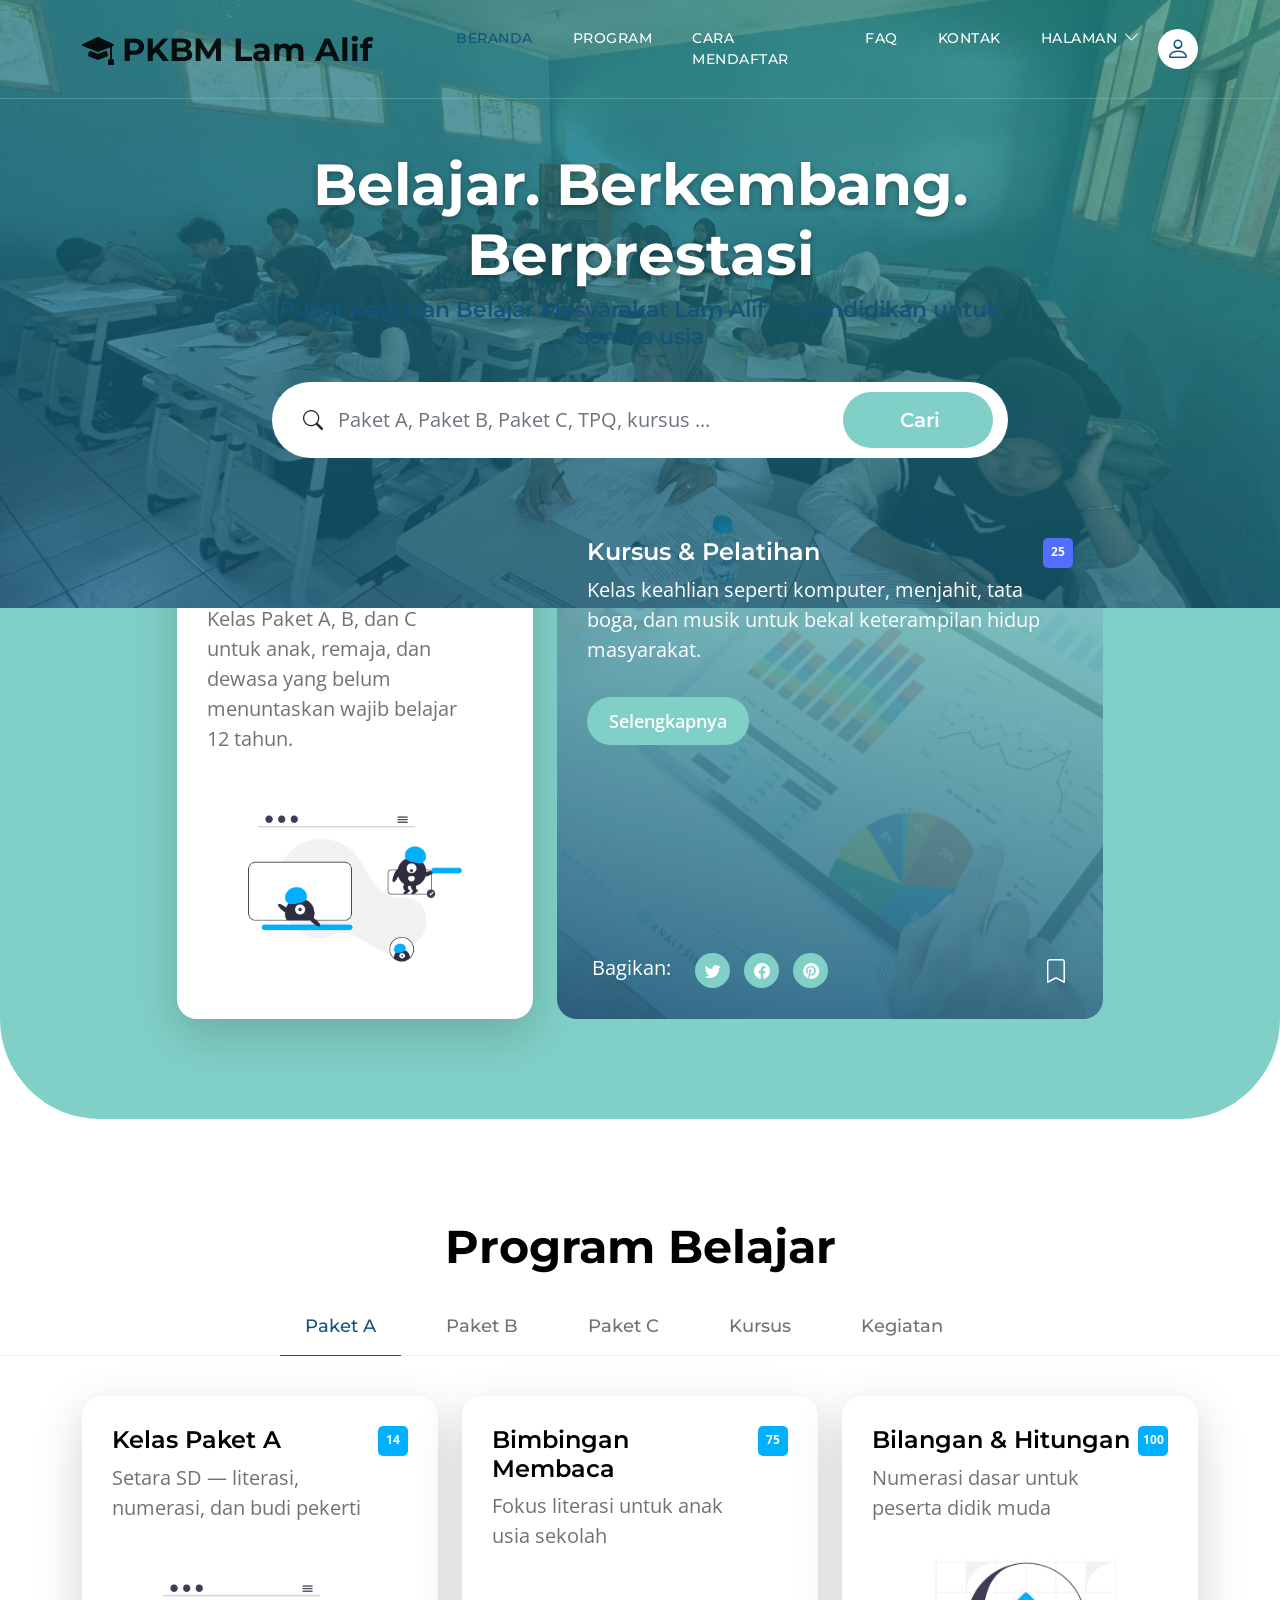
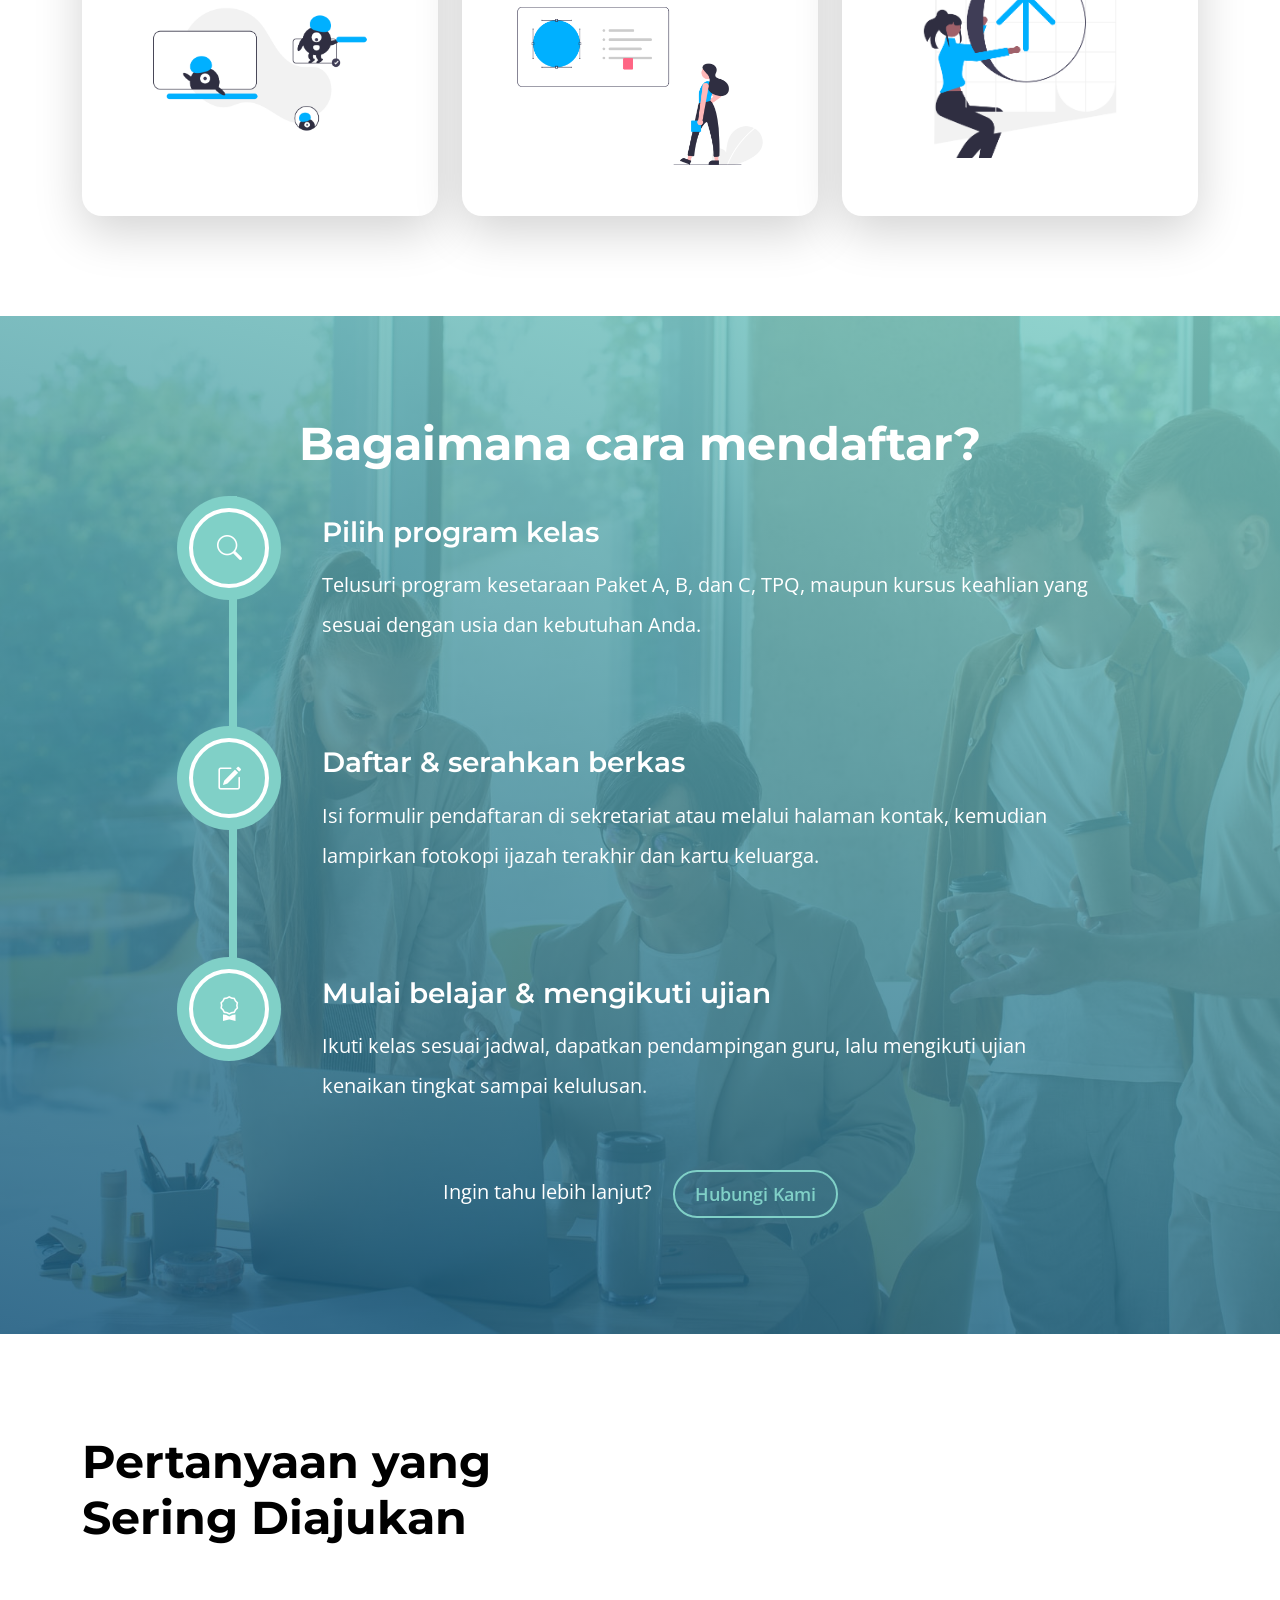
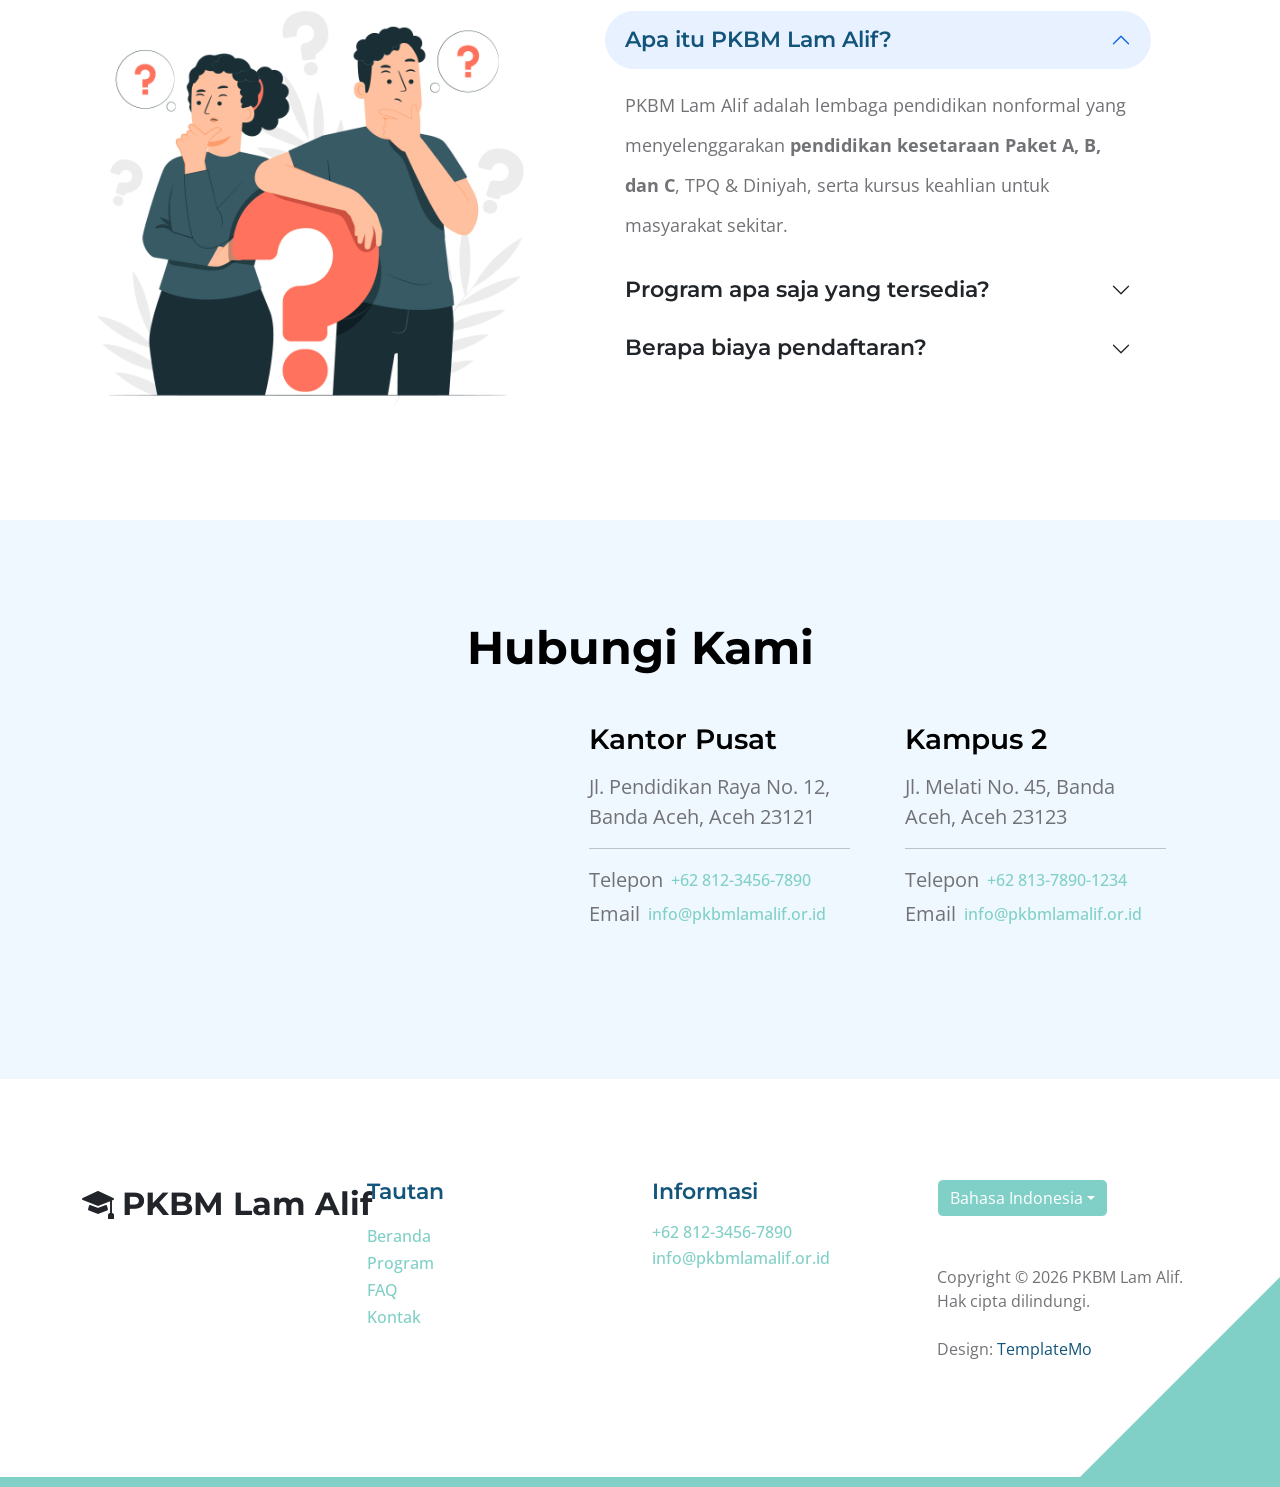
==== index.html @ 1aa3d43d "Initial commit: PKBM Lam Alif school website (TemplateMo Topic Listing, Indonesian)" ====
<!doctype html>
<html lang="id">
    <head>
        <meta charset="utf-8">
        <meta name="viewport" content="width=device-width, initial-scale=1">

        <meta name="description" content="Website resmi PKBM Lam Alif — Pusat Kegiatan Belajar Masyarakat: pendidikan kesetaraan Paket A, B, C, TPQ, dan kursus keahlian.">
        <meta name="author" content="PKBM Lam Alif">

        <title>PKBM Lam Alif | Pusat Kegiatan Belajar Masyarakat</title>

        <!-- CSS FILES -->        
        <link rel="preconnect" href="https://fonts.googleapis.com">
        
        <link rel="preconnect" href="https://fonts.gstatic.com" crossorigin>

        <link href="https://fonts.googleapis.com/css2?family=Montserrat:wght@500;600;700&family=Open+Sans&display=swap" rel="stylesheet">
                        
        <link href="css/bootstrap.min.css" rel="stylesheet">

        <link href="css/bootstrap-icons.css" rel="stylesheet">

        <link href="css/templatemo-topic-listing.css" rel="stylesheet">      
<!--

TemplateMo 590 topic listing

https://templatemo.com/tm-590-topic-listing

-->
    </head>
    
    <body id="top">

        <main>

            <nav class="navbar navbar-expand-lg">
                <div class="container">
                    <a class="navbar-brand" href="index.html">
                        <i class="bi-mortarboard-fill"></i>
                        <span>PKBM Lam Alif</span>
                    </a>

                    <div class="d-lg-none ms-auto me-4">
                        <a href="#top" class="navbar-icon bi-person smoothscroll"></a>
                    </div>
    
                    <button class="navbar-toggler" type="button" data-bs-toggle="collapse" data-bs-target="#navbarNav" aria-controls="navbarNav" aria-expanded="false" aria-label="Toggle navigasi">
                        <span class="navbar-toggler-icon"></span>
                    </button>
    
                    <div class="collapse navbar-collapse" id="navbarNav">
                        <ul class="navbar-nav ms-lg-5 me-lg-auto">
                            <li class="nav-item">
                                <a class="nav-link click-scroll" href="#section_1">Beranda</a>
                            </li>

                            <li class="nav-item">
                                <a class="nav-link click-scroll" href="#section_2">Program</a>
                            </li>
    
                            <li class="nav-item">
                                <a class="nav-link click-scroll" href="#section_3">Cara Mendaftar</a>
                            </li>

                            <li class="nav-item">
                                <a class="nav-link click-scroll" href="#section_4">FAQ</a>
                            </li>
    
                            <li class="nav-item">
                                <a class="nav-link click-scroll" href="#section_5">Kontak</a>
                            </li>

                            <li class="nav-item dropdown">
                                <a class="nav-link dropdown-toggle" href="#" id="navbarLightDropdownMenuLink" role="button" data-bs-toggle="dropdown" aria-expanded="false">Halaman</a>

                                <ul class="dropdown-menu dropdown-menu-light" aria-labelledby="navbarLightDropdownMenuLink">
                                    <li><a class="dropdown-item" href="topics-listing.html">Program Belajar</a></li>

                                    <li><a class="dropdown-item" href="contact.html">Hubungi Kami</a></li>
                                </ul>
                            </li>
                        </ul>

                        <div class="d-none d-lg-block">
                            <a href="#top" class="navbar-icon bi-person smoothscroll"></a>
                        </div>
                    </div>
                </div>
            </nav>
            

            <section class="hero-section d-flex justify-content-center align-items-center" id="section_1">
                <div class="container">
                    <div class="row">

                        <div class="col-lg-8 col-12 mx-auto">
                            <h1 class="text-white text-center">Belajar. Berkembang. Berprestasi</h1>

                            <h6 class="text-center">Pusat Kegiatan Belajar Masyarakat Lam Alif — pendidikan untuk semua usia</h6>

                            <form method="get" class="custom-form mt-4 pt-2 mb-lg-0 mb-5" role="search">
                                <div class="input-group input-group-lg">
                                    <span class="input-group-text bi-search" id="basic-addon1">
                                        
                                    </span>

                                    <input name="keyword" type="search" class="form-control" id="keyword" placeholder="Paket A, Paket B, Paket C, TPQ, kursus ..." aria-label="Cari program">

                                    <button type="submit" class="form-control">Cari</button>
                                </div>
                            </form>
                        </div>

                    </div>
                </div>
            </section>


            <section class="featured-section">
                <div class="container">
                    <div class="row justify-content-center">

                        <div class="col-lg-4 col-12 mb-4 mb-lg-0">
                            <div class="custom-block bg-white shadow-lg">
                                <a href="topics-detail.html">
                                    <div class="d-flex">
                                        <div>
                                            <h5 class="mb-2">Pendidikan Kesetaraan</h5>

                                            <p class="mb-0">Kelas Paket A, B, dan C untuk anak, remaja, dan dewasa yang belum menuntaskan wajib belajar 12 tahun.</p>
                                        </div>

                                        <span class="badge bg-design rounded-pill ms-auto">14</span>
                                    </div>

                                    <img src="images/topics/undraw_Remote_design_team_re_urdx.png" class="custom-block-image img-fluid" alt="">
                                </a>
                            </div>
                        </div>

                        <div class="col-lg-6 col-12">
                            <div class="custom-block custom-block-overlay">
                                <div class="d-flex flex-column h-100">
                                    <img src="images/businesswoman-using-tablet-analysis.jpg" class="custom-block-image img-fluid" alt="">

                                    <div class="custom-block-overlay-text d-flex">
                                        <div>
                                            <h5 class="text-white mb-2">Kursus &amp; Pelatihan</h5>

                                            <p class="text-white">Kelas keahlian seperti komputer, menjahit, tata boga, dan musik untuk bekal keterampilan hidup masyarakat.</p>

                                            <a href="topics-listing.html" class="btn custom-btn mt-2 mt-lg-3">Selengkapnya</a>
                                        </div>

                                        <span class="badge bg-finance rounded-pill ms-auto">25</span>
                                    </div>

                                    <div class="social-share d-flex">
                                        <p class="text-white me-4">Bagikan:</p>

                                        <ul class="social-icon">
                                            <li class="social-icon-item">
                                                <a href="#" class="social-icon-link bi-twitter"></a>
                                            </li>

                                            <li class="social-icon-item">
                                                <a href="#" class="social-icon-link bi-facebook"></a>
                                            </li>

                                            <li class="social-icon-item">
                                                <a href="#" class="social-icon-link bi-pinterest"></a>
                                            </li>
                                        </ul>

                                        <a href="#" class="custom-icon bi-bookmark ms-auto"></a>
                                    </div>

                                    <div class="section-overlay"></div>
                                </div>
                            </div>
                        </div>

                    </div>
                </div>
            </section>


            <section class="explore-section section-padding" id="section_2">
                <div class="container">
                    <div class="row">

                        <div class="col-12 text-center">
                            <h2 class="mb-4">Program Belajar</h2>
                        </div>

                    </div>
                </div>

                <div class="container-fluid">
                    <div class="row">
                        <ul class="nav nav-tabs" id="myTab" role="tablist">
                            <li class="nav-item" role="presentation">
                                <button class="nav-link active" id="design-tab" data-bs-toggle="tab" data-bs-target="#design-tab-pane" type="button" role="tab" aria-controls="design-tab-pane" aria-selected="true">Paket A</button>
                            </li>

                            <li class="nav-item" role="presentation">
                                <button class="nav-link" id="marketing-tab" data-bs-toggle="tab" data-bs-target="#marketing-tab-pane" type="button" role="tab" aria-controls="marketing-tab-pane" aria-selected="false">Paket B</button>
                            </li>

                            <li class="nav-item" role="presentation">
                                <button class="nav-link" id="finance-tab" data-bs-toggle="tab" data-bs-target="#finance-tab-pane" type="button" role="tab" aria-controls="finance-tab-pane" aria-selected="false">Paket C</button>
                            </li>

                            <li class="nav-item" role="presentation">
                                <button class="nav-link" id="music-tab" data-bs-toggle="tab" data-bs-target="#music-tab-pane" type="button" role="tab" aria-controls="music-tab-pane" aria-selected="false">Kursus</button>
                            </li>

                            <li class="nav-item" role="presentation">
                                <button class="nav-link" id="education-tab" data-bs-toggle="tab" data-bs-target="#education-tab-pane" type="button" role="tab" aria-controls="education-tab-pane" aria-selected="false">Kegiatan</button>
                            </li>
                        </ul>
                    </div>
                </div>

                <div class="container">
                    <div class="row">

                        <div class="col-12">
                            <div class="tab-content" id="myTabContent">
                                <div class="tab-pane fade show active" id="design-tab-pane" role="tabpanel" aria-labelledby="design-tab" tabindex="0">
                                    <div class="row">
                                        <div class="col-lg-4 col-md-6 col-12 mb-4 mb-lg-0">
                                            <div class="custom-block bg-white shadow-lg">
                                                <a href="topics-detail.html">
                                                    <div class="d-flex">
                                                        <div>
                                                            <h5 class="mb-2">Kelas Paket A</h5>

                                                            <p class="mb-0">Setara SD — literasi, numerasi, dan budi pekerti</p>
                                                        </div>

                                                        <span class="badge bg-design rounded-pill ms-auto">14</span>
                                                    </div>

                                                    <img src="images/topics/undraw_Remote_design_team_re_urdx.png" class="custom-block-image img-fluid" alt="">
                                                </a>
                                            </div>
                                        </div>

                                        <div class="col-lg-4 col-md-6 col-12 mb-4 mb-lg-0">
                                            <div class="custom-block bg-white shadow-lg">
                                                <a href="topics-detail.html">
                                                    <div class="d-flex">
                                                        <div>
                                                            <h5 class="mb-2">Bimbingan Membaca</h5>

                                                                <p class="mb-0">Fokus literasi untuk anak usia sekolah</p>
                                                        </div>

                                                        <span class="badge bg-design rounded-pill ms-auto">75</span>
                                                    </div>

                                                    <img src="images/topics/undraw_Redesign_feedback_re_jvm0.png" class="custom-block-image img-fluid" alt="">
                                                </a>
                                            </div>
                                        </div>

                                        <div class="col-lg-4 col-md-6 col-12">
                                            <div class="custom-block bg-white shadow-lg">
                                                <a href="topics-detail.html">
                                                    <div class="d-flex">
                                                        <div>
                                                            <h5 class="mb-2">Bilangan &amp; Hitungan</h5>

                                                                <p class="mb-0">Numerasi dasar untuk peserta didik muda</p>
                                                        </div>

                                                        <span class="badge bg-design rounded-pill ms-auto">100</span>
                                                    </div>

                                                    <img src="images/topics/colleagues-working-cozy-office-medium-shot.png" class="custom-block-image img-fluid" alt="">
                                                </a>
                                            </div>
                                        </div>
                                    </div>
                                </div>

                                <div class="tab-pane fade" id="marketing-tab-pane" role="tabpanel" aria-labelledby="marketing-tab" tabindex="0">
                                    <div class="row">
                                        <div class="col-lg-4 col-md-6 col-12 mb-4 mb-lg-3">
                                                <div class="custom-block bg-white shadow-lg">
                                                    <a href="topics-detail.html">
                                                        <div class="d-flex">
                                                            <div>
                                                                <h5 class="mb-2">Kelas Paket B</h5>

                                                                <p class="mb-0">Setara SMP — bekal pengetahuan umum yang kokoh</p>
                                                            </div>

                                                            <span class="badge bg-advertising rounded-pill ms-auto">30</span>
                                                        </div>

                                                        <img src="images/topics/undraw_online_ad_re_ol62.png" class="custom-block-image img-fluid" alt="">
                                                    </a>
                                                </div>
                                            </div>

                                            <div class="col-lg-4 col-md-6 col-12 mb-4 mb-lg-3">
                                                <div class="custom-block bg-white shadow-lg">
                                                    <a href="topics-detail.html">
                                                        <div class="d-flex">
                                                            <div>
                                                                <h5 class="mb-2">Ilmu Pengetahuan Alam</h5>

                                                                <p class="mb-0">Sains dan lingkungan sekitar</p>
                                                            </div>

                                                            <span class="badge bg-advertising rounded-pill ms-auto">65</span>
                                                        </div>

                                                        <img src="images/topics/undraw_Group_video_re_btu7.png" class="custom-block-image img-fluid" alt="">
                                                    </a>
                                                </div>
                                            </div>

                                            <div class="col-lg-4 col-md-6 col-12">
                                                <div class="custom-block bg-white shadow-lg">
                                                    <a href="topics-detail.html">
                                                        <div class="d-flex">
                                                            <div>
                                                                <h5 class="mb-2">Bahasa Inggris</h5>

                                                                <p class="mb-0">Percakapan dasar dan kosakata</p>
                                                            </div>

                                                            <span class="badge bg-advertising rounded-pill ms-auto">50</span>
                                                        </div>

                                                        <img src="images/topics/undraw_viral_tweet_gndb.png" class="custom-block-image img-fluid" alt="">
                                                    </a>
                                                </div>
                                            </div>
                                        </div>
                                  </div>

                                <div class="tab-pane fade" id="finance-tab-pane" role="tabpanel" aria-labelledby="finance-tab" tabindex="0">   <div class="row">
                                        <div class="col-lg-6 col-md-6 col-12 mb-4 mb-lg-0">
                                            <div class="custom-block bg-white shadow-lg">
                                                <a href="topics-detail.html">
                                                    <div class="d-flex">
                                                        <div>
                                                            <h5 class="mb-2">Persiapan Kelulusan</h5>

                                                            <p class="mb-0">Simulasi ujian dan pendampingan belajar</p>
                                                        </div>

                                                        <span class="badge bg-finance rounded-pill ms-auto">30</span>
                                                    </div>

                                                    <img src="images/topics/undraw_Finance_re_gnv2.png" class="custom-block-image img-fluid" alt="">
                                                </a>
                                            </div>
                                        </div>

                                        <div class="col-lg-6 col-md-6 col-12">
                                            <div class="custom-block custom-block-overlay">
                                                <div class="d-flex flex-column h-100">
                                                    <img src="images/businesswoman-using-tablet-analysis.jpg" class="custom-block-image img-fluid" alt="">

                                                    <div class="custom-block-overlay-text d-flex">
                                                        <div>
                                                            <h5 class="text-white mb-2">Kelas Paket C</h5>

                                                            <p class="text-white">Setara SMA — kelas sore dan malam untuk peserta didik yang sudah bekerja.</p>

                                                            <a href="topics-detail.html" class="btn custom-btn mt-2 mt-lg-3">Selengkapnya</a>
                                                        </div>

                                                        <span class="badge bg-finance rounded-pill ms-auto">25</span>
                                                    </div>

                                                    <div class="social-share d-flex">
                                                        <p class="text-white me-4">Bagikan:</p>

                                                        <ul class="social-icon">
                                                            <li class="social-icon-item">
                                                                <a href="#" class="social-icon-link bi-twitter"></a>
                                                            </li>

                                                            <li class="social-icon-item">
                                                                <a href="#" class="social-icon-link bi-facebook"></a>
                                                            </li>

                                                            <li class="social-icon-item">
                                                                <a href="#" class="social-icon-link bi-pinterest"></a>
                                                            </li>
                                                        </ul>

                                                        <a href="#" class="custom-icon bi-bookmark ms-auto"></a>
                                                    </div>

                                                    <div class="section-overlay"></div>
                                                </div>
                                            </div>
                                        </div>
                                    </div>
                                </div>

                                <div class="tab-pane fade" id="music-tab-pane" role="tabpanel" aria-labelledby="music-tab" tabindex="0">
                                    <div class="row">
                                        <div class="col-lg-4 col-md-6 col-12 mb-4 mb-lg-3">
                                            <div class="custom-block bg-white shadow-lg">
                                                <a href="topics-detail.html">
                                                    <div class="d-flex">
                                                        <div>
                                                            <h5 class="mb-2">Musik &amp; Vokali</h5>

                                                            <p class="mb-0">Les musik untuk bakat dan kreativitas</p>
                                                        </div>

                                                        <span class="badge bg-music rounded-pill ms-auto">45</span>
                                                    </div>

                                                    <img src="images/topics/undraw_Compose_music_re_wpiw.png" class="custom-block-image img-fluid" alt="">
                                                </a>
                                            </div>
                                        </div>

                                        <div class="col-lg-4 col-md-6 col-12 mb-4 mb-lg-3">
                                            <div class="custom-block bg-white shadow-lg">
                                                <a href="topics-detail.html">
                                                    <div class="d-flex">
                                                        <div>
                                                            <h5 class="mb-2">Bimbingan Belajar</h5>

                                                            <p class="mb-0">Pendampingan tugas dan persiapan ujian</p>
                                                        </div>

                                                        <span class="badge bg-music rounded-pill ms-auto">45</span>
                                                    </div>

                                                    <img src="images/topics/undraw_Educator_re_ju47.png" class="custom-block-image img-fluid" alt="">
                                                </a>
                                            </div>
                                        </div>

                                        <div class="col-lg-4 col-md-6 col-12">
                                            <div class="custom-block bg-white shadow-lg">
                                                <a href="topics-detail.html">
                                                    <div class="d-flex">
                                                        <div>
                                                            <h5 class="mb-2">Podcast &amp; Kreasi Konten</h5>

                                                            <p class="mb-0">Literasi digital dan media sosial</p>
                                                        </div>

                                                        <span class="badge bg-music rounded-pill ms-auto">20</span>
                                                    </div>

                                                    <img src="images/topics/undraw_Podcast_audience_re_4i5q.png" class="custom-block-image img-fluid" alt="">
                                                </a>
                                            </div>
                                        </div>
                                    </div>
                                </div>

                                <div class="tab-pane fade" id="education-tab-pane" role="tabpanel" aria-labelledby="education-tab" tabindex="0">
                                    <div class="row">
                                        <div class="col-lg-6 col-md-6 col-12 mb-4 mb-lg-3">
                                            <div class="custom-block bg-white shadow-lg">
                                                <a href="topics-detail.html">
                                                    <div class="d-flex">
                                                        <div>
                                                            <h5 class="mb-2">Wisuda &amp; Kelulusan</h5>

                                                            <p class="mb-0">Perayaan prestasi peserta didik setiap angkatan</p>
                                                        </div>

                                                        <span class="badge bg-education rounded-pill ms-auto">80</span>
                                                    </div>

                                                    <img src="images/topics/undraw_Graduation_re_gthn.png" class="custom-block-image img-fluid" alt="">
                                                </a>
                                            </div>
                                        </div>

                                        <div class="col-lg-6 col-md-6 col-12">
                                            <div class="custom-block bg-white shadow-lg">
                                                <a href="topics-detail.html">
                                                    <div class="d-flex">
                                                        <div>
                                                            <h5 class="mb-2">Pentas Seni &amp; Kegiatan</h5>

                                                            <p class="mb-0">Agenda rutin warga sekolah</p>
                                                        </div>

                                                        <span class="badge bg-education rounded-pill ms-auto">75</span>
                                                    </div>

                                                    <img src="images/topics/undraw_happy_music_g6wc.png" class="custom-block-image img-fluid" alt="">
                                                </a>
                                            </div>
                                        </div>
                                    </div>
                                </div>
                            </div>

                    </div>
                </div>
            </section>


            <section class="timeline-section section-padding" id="section_3">
                <div class="section-overlay"></div>

                <div class="container">
                    <div class="row">

                        <div class="col-12 text-center">
                            <h2 class="text-white mb-4">Bagaimana cara mendaftar?</h2>
                        </div>

                        <div class="col-lg-10 col-12 mx-auto">
                            <div class="timeline-container">
                                <ul class="vertical-scrollable-timeline" id="vertical-scrollable-timeline">
                                    <div class="list-progress">
                                        <div class="inner"></div>
                                    </div>

                                    <li>
                                        <h4 class="text-white mb-3">Pilih program kelas</h4>

                                        <p class="text-white">Telusuri program kesetaraan Paket A, B, dan C, TPQ, maupun kursus keahlian yang sesuai dengan usia dan kebutuhan Anda.</p>

                                        <div class="icon-holder">
                                          <i class="bi-search"></i>
                                        </div>
                                    </li>
                                    
                                    <li>
                                        <h4 class="text-white mb-3">Daftar &amp; serahkan berkas</h4>

                                        <p class="text-white">Isi formulir pendaftaran di sekretariat atau melalui halaman kontak, kemudian lampirkan fotokopi ijazah terakhir dan kartu keluarga.</p>

                                        <div class="icon-holder">
                                          <i class="bi-pencil-square"></i>
                                        </div>
                                    </li>

                                    <li>
                                        <h4 class="text-white mb-3">Mulai belajar &amp; mengikuti ujian</h4>

                                        <p class="text-white">Ikuti kelas sesuai jadwal, dapatkan pendampingan guru, lalu mengikuti ujian kenaikan tingkat sampai kelulusan.</p>

                                        <div class="icon-holder">
                                          <i class="bi-award"></i>
                                        </div>
                                    </li>
                                </ul>
                            </div>
                        </div>

                        <div class="col-12 text-center mt-5">
                            <p class="text-white">
                                Ingin tahu lebih lanjut?
                                <a href="contact.html" class="btn custom-btn custom-border-btn ms-3">Hubungi Kami</a>
                            </p>
                        </div>
                    </div>
                </div>
            </section>


            <section class="faq-section section-padding" id="section_4">
                <div class="container">
                    <div class="row">

                        <div class="col-lg-6 col-12">
                            <h2 class="mb-4">Pertanyaan yang Sering Diajukan</h2>
                        </div>

                        <div class="clearfix"></div>

                        <div class="col-lg-5 col-12">
                            <img src="images/faq_graphic.jpg" class="img-fluid" alt="FAQ">
                        </div>

                        <div class="col-lg-6 col-12 m-auto">
                            <div class="accordion" id="accordionExample">
                                <div class="accordion-item">
                                    <h2 class="accordion-header" id="headingOne">
                                        <button class="accordion-button" type="button" data-bs-toggle="collapse" data-bs-target="#collapseOne" aria-expanded="true" aria-controls="collapseOne">
                                        Apa itu PKBM Lam Alif?
                                        </button>
                                    </h2>

                                    <div id="collapseOne" class="accordion-collapse collapse show" aria-labelledby="headingOne" data-bs-parent="#accordionExample">
                                        <div class="accordion-body">
                                            PKBM Lam Alif adalah lembaga pendidikan nonformal yang menyelenggarakan <strong>pendidikan kesetaraan Paket A, B, dan C</strong>, TPQ &amp; Diniyah, serta kursus keahlian untuk masyarakat sekitar.
                                        </div>
                                    </div>
                                </div>

                                <div class="accordion-item">
                                    <h2 class="accordion-header" id="headingTwo">
                                        <button class="accordion-button collapsed" type="button" data-bs-toggle="collapse" data-bs-target="#collapseTwo" aria-expanded="false" aria-controls="collapseTwo">
                                        Program apa saja yang tersedia?
                                    </button>
                                    </h2>

                                    <div id="collapseTwo" class="accordion-collapse collapse" aria-labelledby="headingTwo" data-bs-parent="#accordionExample">
                                        <div class="accordion-body">
                                            Tersedia kelas kesetaraan <strong>Paket A, B, dan C</strong>, kelas TPQ &amp; Diniyah, serta kursus seperti komputer, musik, dan bimbingan belajar.
                                        </div>
                                    </div>
                                </div>

                                <div class="accordion-item">
                                    <h2 class="accordion-header" id="headingThree">
                                        <button class="accordion-button collapsed" type="button" data-bs-toggle="collapse" data-bs-target="#collapseThree" aria-expanded="false" aria-controls="collapseThree">
                                        Berapa biaya pendaftaran?
                                    </button>
                                    </h2>

                                    <div id="collapseThree" class="accordion-collapse collapse" aria-labelledby="headingThree" data-bs-parent="#accordionExample">
                                        <div class="accordion-body">
                                            Biaya berbeda untuk setiap program. Silakan hubungi sekretariat untuk rincian biaya pendaftaran, cicilan bulanan, dan keringanan bagi keluarga prasejahtera.
                                        </div>
                                    </div>
                                </div>
                            </div>
                        </div>

                    </div>
                </div>
            </section>


            <section class="contact-section section-padding section-bg" id="section_5">
                <div class="container">
                    <div class="row">

                        <div class="col-lg-12 col-12 text-center">
                            <h2 class="mb-5">Hubungi Kami</h2>
                        </div>

                        <div class="col-lg-5 col-12 mb-4 mb-lg-0">
                            <iframe class="google-map" src="https://www.google.com/maps?q=PKBM+Lam+Alif+Indonesia&output=embed" width="100%" height="250" style="border:0;" allowfullscreen="" loading="lazy" referrerpolicy="no-referrer-when-downgrade"></iframe>
                        </div>

                        <div class="col-lg-3 col-md-6 col-12 mb-3 mb-lg- mb-md-0 ms-auto">
                            <h4 class="mb-3">Kantor Pusat</h4>

                            <p>Jl. Pendidikan Raya No. 12, Banda Aceh, Aceh 23121</p>

                            <hr>

                            <p class="d-flex align-items-center mb-1">
                                <span class="me-2">Telepon</span>

                                <a href="tel:+6281234567890" class="site-footer-link">
                                    +62 812-3456-7890
                                </a>
                            </p>

                            <p class="d-flex align-items-center">
                                <span class="me-2">Email</span>

                                <a href="mailto:info@pkbmlamalif.or.id" class="site-footer-link">
                                    info@pkbmlamalif.or.id
                                </a>
                            </p>
                        </div>

                        <div class="col-lg-3 col-md-6 col-12 mx-auto">
                            <h4 class="mb-3">Kampus 2</h4>

                            <p>Jl. Melati No. 45, Banda Aceh, Aceh 23123</p>

                            <hr>

                            <p class="d-flex align-items-center mb-1">
                                <span class="me-2">Telepon</span>

                                <a href="tel:+6281378901234" class="site-footer-link">
                                    +62 813-7890-1234
                                </a>
                            </p>

                            <p class="d-flex align-items-center">
                                <span class="me-2">Email</span>

                                <a href="mailto:info@pkbmlamalif.or.id" class="site-footer-link">
                                    info@pkbmlamalif.or.id
                                </a>
                            </p>
                        </div>

                    </div>
                </div>
            </section>
        </main>

<footer class="site-footer section-padding">
            <div class="container">
                <div class="row">

                    <div class="col-lg-3 col-12 mb-4 pb-2">
                        <a class="navbar-brand mb-2" href="index.html">
                            <i class="bi-mortarboard-fill"></i>
                            <span>PKBM Lam Alif</span>
                        </a>
                    </div>

                    <div class="col-lg-3 col-md-4 col-6">
                        <h6 class="site-footer-title mb-3">Tautan</h6>

                        <ul class="site-footer-links">
                            <li class="site-footer-link-item">
                                <a href="index.html#section_1" class="site-footer-link">Beranda</a>
                            </li>

                            <li class="site-footer-link-item">
                                <a href="index.html#section_2" class="site-footer-link">Program</a>
                            </li>

                            <li class="site-footer-link-item">
                                <a href="index.html#section_4" class="site-footer-link">FAQ</a>
                            </li>

                            <li class="site-footer-link-item">
                                <a href="index.html#section_5" class="site-footer-link">Kontak</a>
                            </li>
                        </ul>
                    </div>

                    <div class="col-lg-3 col-md-4 col-6 mb-4 mb-lg-0">
                        <h6 class="site-footer-title mb-3">Informasi</h6>

                        <p class="text-white d-flex mb-1">
                            <a href="tel:+6281234567890" class="site-footer-link">
                                +62 812-3456-7890
                            </a>
                        </p>

                        <p class="text-white d-flex">
                            <a href="mailto:info@pkbmlamalif.or.id" class="site-footer-link">
                                info@pkbmlamalif.or.id
                            </a>
                        </p>
                    </div>

                    <div class="col-lg-3 col-md-4 col-12 mt-4 mt-lg-0 ms-auto">
                        <div class="dropdown">
                            <button class="btn btn-secondary dropdown-toggle" type="button" data-bs-toggle="dropdown" aria-expanded="false">
                            Bahasa Indonesia</button>

                            <ul class="dropdown-menu">
                                <li><button class="dropdown-item" type="button">English</button></li>

                                <li><button class="dropdown-item" type="button">Melayu</button></li>

                                <li><button class="dropdown-item" type="button">Aceh</button></li>
                            </ul>
                        </div>

                        <p class="copyright-text mt-lg-5 mt-4">Copyright © 2026 PKBM Lam Alif. Hak cipta dilindungi.
                        <br><br>Design: <a rel="nofollow" href="https://templatemo.com" target="_blank">TemplateMo</a></p>
                        
                    </div>

                </div>
            </div>
        </footer>


        <!-- JAVASCRIPT FILES -->
        <script src="js/jquery.min.js"></script>
        <script src="js/bootstrap.bundle.min.js"></script>
        <script src="js/jquery.sticky.js"></script>
        <script src="js/click-scroll.js"></script>
        <script src="js/custom.js"></script>

    </body>
</html>
---- css/templatemo-topic-listing.css ----
/*

TemplateMo 590 topic listing

https://templatemo.com/tm-590-topic-listing

*/

/*---------------------------------------
  CUSTOM PROPERTIES ( VARIABLES )             
-----------------------------------------*/
:root {
  --white-color:                  #ffffff;
  --primary-color:                #13547a;
  --secondary-color:              #80d0c7;
  --section-bg-color:             #f0f8ff;
  --custom-btn-bg-color:          #80d0c7;
  --custom-btn-bg-hover-color:    #13547a;
  --dark-color:                   #000000;
  --p-color:                      #717275;
  --border-color:                 #7fffd4;
  --link-hover-color:             #13547a;

  --body-font-family:             'Open Sans', sans-serif;
  --title-font-family:            'Montserrat', sans-serif;

  --h1-font-size:                 58px;
  --h2-font-size:                 46px;
  --h3-font-size:                 32px;
  --h4-font-size:                 28px;
  --h5-font-size:                 24px;
  --h6-font-size:                 22px;
  --p-font-size:                  20px;
  --menu-font-size:               14px;
  --btn-font-size:                18px;
  --copyright-font-size:          16px;

  --border-radius-large:          100px;
  --border-radius-medium:         20px;
  --border-radius-small:          10px;

  --font-weight-normal:           400;
  --font-weight-medium:           500;
  --font-weight-semibold:         600;
  --font-weight-bold:             700;
}

body {
  background-color: var(--white-color);
  font-family: var(--body-font-family); 
}


/*---------------------------------------
  TYPOGRAPHY               
-----------------------------------------*/

h2,
h3,
h4,
h5,
h6 {
  color: var(--dark-color);
}

h1,
h2,
h3,
h4,
h5,
h6 {
  font-family: var(--title-font-family); 
  font-weight: var(--font-weight-semibold);
}

h1 {
  font-size: var(--h1-font-size);
  font-weight: var(--font-weight-bold);
}

h2 {
  font-size: var(--h2-font-size);
  font-weight: var(--font-weight-bold);
}

h3 {
  font-size: var(--h3-font-size);
}

h4 {
  font-size: var(--h4-font-size);
}

h5 {
  font-size: var(--h5-font-size);
}

h6 {
  color: var(--primary-color);
  font-size: var(--h6-font-size);
}

p {
  color: var(--p-color);
  font-size: var(--p-font-size);
  font-weight: var(--font-weight-normal);
}

ul li {
  color: var(--p-color);
  font-size: var(--p-font-size);
  font-weight: var(--font-weight-normal);
}

a, 
button {
  touch-action: manipulation;
  transition: all 0.3s;
}

a {
  display: inline-block;
  color: var(--primary-color);
  text-decoration: none;
}

a:hover {
  color: var(--link-hover-color);
}

b,
strong {
  font-weight: var(--font-weight-bold);
}


/*---------------------------------------
  SECTION               
-----------------------------------------*/
.section-padding {
  padding-top: 100px;
  padding-bottom: 100px;
}

.section-bg {
  background-color: var(--section-bg-color);
}

.section-overlay {
  background-image: linear-gradient(15deg, #13547a 0%, #80d0c7 100%);
  position: absolute;
  top: 0;
  left: 0;
  pointer-events: none;
  width: 100%;
  height: 100%;
  opacity: 0.85;
}

.section-overlay + .container {
  position: relative;
}

.tab-content {
  background-color: var(--white-color);
  border-radius: var(--border-radius-medium);
}

.nav-tabs {
  border-bottom: 1px solid #ecf3f2;
  margin-bottom: 40px;
  justify-content: center;
}

.nav-tabs .nav-link {
  border-radius: 0;
  border-top: 0;
  border-right: 0;
  border-left: 0;
  color: var(--p-color);
  font-family: var(--title-font-family);
  font-size: var(--btn-font-size);
  font-weight: var(--font-weight-medium);
  padding: 15px 25px;
  transition: all 0.3s;
}

.nav-tabs .nav-link:first-child {
  margin-right: 20px;
}

.nav-tabs .nav-item.show .nav-link, 
.nav-tabs .nav-link.active,
.nav-tabs .nav-link:focus, 
.nav-tabs .nav-link:hover {
  border-bottom-color: var(--primary-color);
  color: var(--primary-color);
}


/*---------------------------------------
  CUSTOM ICON COLOR               
-----------------------------------------*/
.custom-icon {
  color: var(--secondary-color);
}


/*---------------------------------------
  CUSTOM BUTTON               
-----------------------------------------*/
.custom-btn {
  background: var(--custom-btn-bg-color);
  border: 2px solid transparent;
  border-radius: var(--border-radius-large);
  color: var(--white-color);
  font-size: var(--btn-font-size);
  font-weight: var(--font-weight-semibold);
  line-height: normal;
  transition: all 0.3s;
  padding: 10px 20px;
}

.custom-btn:hover {
  background: var(--custom-btn-bg-hover-color);
  color: var(--white-color);
}

.custom-border-btn {
  background: transparent;
  border: 2px solid var(--custom-btn-bg-color);
  color: var(--custom-btn-bg-color);
}

.custom-border-btn:hover {
  background: var(--custom-btn-bg-color);
  border-color: transparent;
  color: var(--white-color);
}

.custom-btn-bg-white {
  border-color: var(--white-color);
  color: var(--white-color);
}


/*---------------------------------------
  SITE HEADER              
-----------------------------------------*/
.site-header {
  background-image: linear-gradient(15deg, #13547a 0%, #80d0c7 100%);
  padding-top: 150px;
  padding-bottom: 80px;
}

.site-header .container {
  height: 100%;
}

.breadcrumb-item+.breadcrumb-item::before,
.breadcrumb-item a:hover,
.breadcrumb-item.active {
  color: var(--white-color);
}

.site-header .custom-icon {
  color: var(--white-color);
  font-size: var(--h4-font-size);
}

.site-header .custom-icon:hover {
  color: var(--secondary-color);
}


/*---------------------------------------
  NAVIGATION              
-----------------------------------------*/
.sticky-wrapper {
  position: absolute;
  top: 0;
  right: 0;
  left: 0;
}

.sticky-wrapper.is-sticky .navbar {
  background-color: var(--secondary-color);
}

.navbar {
  background: transparent;
  border-bottom: 1px solid rgba(128, 208, 199, 0.35);
  z-index: 9;
}

.navbar-brand,
.navbar-brand:hover {
  font-size: var(--h3-font-size);
  font-weight: var(--font-weight-bold);
  display: block;
}

.navbar-brand span {
  font-family: var(--title-font-family);
}

.navbar-expand-lg .navbar-nav .nav-link {
  border-radius: var(--border-radius-large);
  margin: 10px;
  padding: 10px;
}

.navbar-nav .nav-link {
  display: inline-block;
  color: var(--white-color);
  font-family: var(--title-font-family); 
  font-size: var(--menu-font-size);
  font-weight: var(--font-weight-medium);
  text-transform: uppercase;
  letter-spacing: 0.5px;
  position: relative;
  padding-top: 15px;
  padding-bottom: 15px;
}

.navbar-nav .nav-link.active, 
.navbar-nav .nav-link:hover {
  color: var(--primary-color);
}

.navbar .dropdown-menu {
  background: var(--white-color);
  box-shadow: 0 1rem 3rem rgba(0,0,0,.175);
  border: 0;
  display: inherit;
  opacity: 0;
  min-width: 9rem;
  margin-top: 20px;
  padding: 13px 0 10px 0;
  transition: all 0.3s;
  pointer-events: none;
}

.navbar .dropdown-menu::before {
  content: "";
  width: 0;
  height: 0;
  border-left: 20px solid transparent;
  border-right: 20px solid transparent;
  border-bottom: 15px solid var(--white-color);
  position: absolute;
  top: -10px;
  left: 10px;
}

.navbar .dropdown-item {
  display: inline-block;
  color: var(--p-bg-color);
  font-family: var(--title-font-family); 
  font-size: var(--menu-font-size);
  font-weight: var(--font-weight-medium);
  text-transform: uppercase;
  letter-spacing: 0.5px;
  position: relative;
}

.navbar .dropdown-item.active, 
.navbar .dropdown-item:active,
.navbar .dropdown-item:focus, 
.navbar .dropdown-item:hover {
  background: transparent;
  color: var(--primary-color);
}

.navbar .dropdown-toggle::after {
  content: "\f282";
  display: inline-block;
  font-family: bootstrap-icons !important;
  font-size: var(--copyright-font-size);
  font-style: normal;
  font-weight: normal !important;
  font-variant: normal;
  text-transform: none;
  line-height: 1;
  vertical-align: -.125em;
  -webkit-font-smoothing: antialiased;
  -moz-osx-font-smoothing: grayscale;
  position: relative;
  left: 2px;
  border: 0;
}

@media screen and (min-width: 992px) {
  .navbar .dropdown:hover .dropdown-menu {
    opacity: 1;
    margin-top: 0;
    pointer-events: auto;
  }
}

.navbar-icon {
  background: var(--white-color);
  border-radius: var(--border-radius-large);
  display: inline-block;
  font-size: var(--h5-font-size);
  width: 40px;
  height: 40px;
  line-height: 40px;
  text-align: center;
  transition: all 0.3s ease;
}

.navbar-icon:hover {
  background: var(--primary-color);
  color: var(--white-color);
}

.navbar-toggler {
  border: 0;
  padding: 0;
  cursor: pointer;
  margin: 0;
  width: 30px;
  height: 35px;
  outline: none;
}

.navbar-toggler:focus {
  outline: none;
  box-shadow: none;
}

.navbar-toggler[aria-expanded="true"] .navbar-toggler-icon {
  background: transparent;
}

.navbar-toggler[aria-expanded="true"] .navbar-toggler-icon:before,
.navbar-toggler[aria-expanded="true"] .navbar-toggler-icon:after {
  transition: top 300ms 50ms ease, -webkit-transform 300ms 350ms ease;
  transition: top 300ms 50ms ease, transform 300ms 350ms ease;
  transition: top 300ms 50ms ease, transform 300ms 350ms ease, -webkit-transform 300ms 350ms ease;
  top: 0;
}

.navbar-toggler[aria-expanded="true"] .navbar-toggler-icon:before {
  transform: rotate(45deg);
}

.navbar-toggler[aria-expanded="true"] .navbar-toggler-icon:after {
  transform: rotate(-45deg);
}

.navbar-toggler .navbar-toggler-icon {
  background: var(--white-color);
  transition: background 10ms 300ms ease;
  display: block;
  width: 30px;
  height: 2px;
  position: relative;
}

.navbar-toggler .navbar-toggler-icon:before,
.navbar-toggler .navbar-toggler-icon:after {
  transition: top 300ms 350ms ease, -webkit-transform 300ms 50ms ease;
  transition: top 300ms 350ms ease, transform 300ms 50ms ease;
  transition: top 300ms 350ms ease, transform 300ms 50ms ease, -webkit-transform 300ms 50ms ease;
  position: absolute;
  right: 0;
  left: 0;
  background: var(--white-color);
  width: 30px;
  height: 2px;
  content: '';
}

.navbar-toggler .navbar-toggler-icon::before {
  top: -8px;
}

.navbar-toggler .navbar-toggler-icon::after {
  top: 8px;
}


/*---------------------------------------
  HERO        
-----------------------------------------*/
.hero-section {
  background-image: linear-gradient(15deg, #13547a 0%, #80d0c7 100%);
  position: relative;
  overflow: hidden;
  padding-top: 150px;
  padding-bottom: 150px;
}

.hero-section .input-group {
  background-color: var(--white-color);
  border-radius: var(--border-radius-large);
  padding: 10px 15px;
}

.hero-section .input-group-text {
  background-color: transparent;
  border: 0;
}

.hero-section input[type="search"] {
  border: 0;
  box-shadow: none;
  margin-bottom: 0;
  padding-left: 0;
}

.hero-section button[type="submit"] {
  background-color: var(--primary-color);
  border: 0;
  border-radius: var(--border-radius-large) !important;
  color: var(--white-color);
  max-width: 150px;
}


/*---------------------------------------
  TOPICS              
-----------------------------------------*/
.featured-section {
  background-color: var(--secondary-color);
  border-radius: 0 0 100px 100px;
  padding-bottom: 100px;
}

.featured-section .row {
  position: relative;
  bottom: 100px;
  margin-bottom: -100px;
}

.custom-block {
  border-radius: var(--border-radius-medium);
  position: relative;
  overflow: hidden;
  padding: 30px;
  transition: all 0.3s ease;
  height: 100%;
}

.custom-block:hover {
  background-color: var(--secondary-color);
  transform: translateY(-3px);
}

.custom-block > a {
  width: 100%;
}

.custom-block-image {
  display: block;
  width: 100%;
  height: 200px;
  object-fit: cover;
  margin-top: 35px;
}

.custom-block .rounded-pill {
  border-radius: 5px !important;
  display: flex;
  justify-content: center;
  text-align: center;
  width: 30px;
  height: 30px;
  line-height: 20px;
}

.custom-block-overlay {
  height: 100%;
  min-height: 350px;
  padding: 0;
}

.custom-block-overlay > a {
  height: 100%;
}

.custom-block-overlay .custom-block-image {
  border-radius: var(--border-radius-medium);
  display: block;
  height: 100%;
  margin-top: 0;
}

.custom-block-overlay-text {
  position: absolute;
  z-index: 2;
  top: 0;
  right: 0;
  left: 0;
  padding: 30px;
}

.social-share {
  position: absolute;
  bottom: 0;
  right: 0;
  left: 0;
  z-index: 2;
  padding: 20px 35px;
}

.social-share .bi-bookmark {
  color: var(--white-color);
  font-size: var(--h5-font-size);
}

.social-share .bi-bookmark:hover {
  color: var(--secondary-color);
}

.bg-design {
  background-color: #00B0FF;
}

.bg-graphic {
  background-color: #00BFA6;
}

.bg-advertising {
  background-color: #F50057;
}

.bg-finance {
  background-color: #536DFE;
}

.bg-music {
  background-color: #F9A826;
}

.bg-education {
  background-color: #00BFA6;
}


/*---------------------------------------
  TOPICS               
-----------------------------------------*/
.topics-detail-block {
  border-radius: var(--border-radius-medium);
  position: relative;
  overflow: hidden;
}

.topics-detail-block-image {
  display: block;
  border-radius: var(--border-radius-medium);
}

blockquote {
  background-color: var(--section-bg-color);
  border-radius: var(--border-radius-small);
  font-family: var(--title-font-family);
  font-size: var(--h4-font-size);
  font-weight: var(--font-weight-bold);
  display: inline-block;
  text-align: center;
  margin: 30px;
  padding: 40px;
}

.topics-listing-page .site-header {
  padding-bottom: 65px;
}

.custom-block-topics-listing-info {
  margin: 30px 20px 20px 30px;
}

.custom-block-topics-listing {
  height: inherit;
}

.custom-block-topics-listing .custom-block-image {
  width: 200px;
}


/*---------------------------------------
  PAGINATION              
-----------------------------------------*/
.pagination {
  margin-top: 40px;
}

.page-link {
  border: 0;
  border-radius: var(--border-radius-small);
  color: var(--p-color);
  font-family: var(--title-font-family);
  margin: 0 5px;
  padding: 10px 20px;
}

.page-link:hover,
.page-item:first-child .page-link:hover,
.page-item:last-child .page-link:hover {
  background-color: var(--secondary-color);
  color: var(--white-color);
}

.page-item:first-child .page-link {
  margin-right: 10px;
}

.page-item:first-child .page-link,
.page-item:last-child .page-link {
  background-color: var(--section-bg-color);
  border-radius: var(--border-radius-small);
}

.active>.page-link, .page-link.active {
  background-color: var(--secondary-color);
  border-color: var(--secondary-color);
}


/*---------------------------------------
  TIMELINE              
-----------------------------------------*/
.timeline-section {
  background-image: url('../images/colleagues-working-cozy-office-medium-shot.jpg');
  background-repeat: no-repeat;
  background-position: center;
  background-size: cover;
  position: relative;
}

.timeline-container .vertical-scrollable-timeline {
  list-style-type: none;
  position: relative;
  padding-left: 0;
}

.timeline-container .vertical-scrollable-timeline .list-progress {
  width: 8px;
  height: 87%;
  background-color: var(--primary-color);
  position: absolute;
  left: 52px;
  top: 0;
  overflow: hidden;
}

.timeline-container .vertical-scrollable-timeline .list-progress .inner {
  position: absolute;
  right: 0;
  bottom: 0;
  height: 100%;
  background-color: var(--secondary-color);
  width: 100%;
}

.timeline-container .vertical-scrollable-timeline li {
  position: relative;
  padding: 20px 0px 65px 145px;
}

.timeline-container .vertical-scrollable-timeline li:last-child {
  padding-bottom: 0;
}

.timeline-container .vertical-scrollable-timeline li p {
  line-height: 40px;
}

.timeline-container .vertical-scrollable-timeline li p:last-child {
  margin-bottom: 0;
}

.timeline-container .vertical-scrollable-timeline li .icon-holder {
  position: absolute;
  left: 0;
  top: 0;
  width: 104px;
  height: 104px;
  display: flex;
  justify-content: center;
  align-items: center;
  background-color: var(--secondary-color);
  border-radius: 50%;
  z-index: 1;
  transition: 0.4s all;
}

.timeline-container .vertical-scrollable-timeline li .icon-holder::before {
  content: "";
  width: 80px;
  height: 80px;
  border: 4px solid #fff;
  position: absolute;
  background-color: var(--secondary-color);
  border-radius: 50%;
  z-index: -1;
  transition: 0.4s all;
}

.timeline-container .vertical-scrollable-timeline li .icon-holder i {
  font-size: 25px;
  color: var(--white-color);
}

.timeline-container .vertical-scrollable-timeline li::before {
  content: "";
  position: absolute;
  height: 100%;
  width: 8px;
  background-color: transparent;
  left: 52px;
  z-index: 0;
}

.timeline-container .vertical-scrollable-timeline li.active .icon-holder {
  background-color: var(--primary-color);
}

.timeline-container .vertical-scrollable-timeline li.active .icon-holder::before {
  background-color: var(--primary-color);
}


/*---------------------------------------
  FAQs              
-----------------------------------------*/
.faq-section .accordion-item {
  border: 0;
}

.faq-section .accordion-button {
  font-size: var(--h6-font-size);
  font-weight: var(--font-weight-semibold);
}

.faq-section .accordion-item:first-of-type .accordion-button {
  border-radius: var(--border-radius-large);
}

.faq-section .accordion-button:not(.collapsed) {
  border-radius: var(--border-radius-large);
  box-shadow: none;
  color: var(--primary-color);
}

.faq-section .accordion-body {
  color: var(--p-color);
  font-size: var(--btn-font-size);
  line-height: 40px;
}

/*---------------------------------------
  NEWSLETTER               
-----------------------------------------*/
.newsletter-image {
  border-radius: var(--border-radius-medium);
}


/*---------------------------------------
  CONTACT               
-----------------------------------------*/
.google-map {
  border-radius: var(--border-radius-medium);
}

.contact-form .form-floating>textarea {
  border-radius: var(--border-radius-medium);
  height: 150px;
}


/*---------------------------------------
  SUBSCRIBE FORM               
-----------------------------------------*/
.subscribe-form-wrap {
  padding: 50px;
}

.subscribe-form {
  width: 95%;
}


/*---------------------------------------
  CUSTOM FORM               
-----------------------------------------*/
.custom-form .form-control {
  border-radius: var(--border-radius-large);
  color: var(--p-color);
  margin-bottom: 24px;
  padding-top: 13px;
  padding-bottom: 13px;
  padding-left: 20px;
  outline: none;
}

.form-floating>label {
  padding-left: 20px;
}

.custom-form button[type="submit"] {
  background: var(--custom-btn-bg-color);
  border: none;
  border-radius: var(--border-radius-large);
  color: var(--white-color);
  font-family: var(--title-font-family);
  font-size: var(--p-font-size);
  font-weight: var(--font-weight-semibold);
  transition: all 0.3s;
  margin-bottom: 0;
}

.custom-form button[type="submit"]:hover,
.custom-form button[type="submit"]:focus {
  background: var(--custom-btn-bg-hover-color);
  border-color: transparent;
}


/*---------------------------------------
  SITE FOOTER              
-----------------------------------------*/
.site-footer {
  border-bottom: 10px solid var(--secondary-color);
  position: relative;
}

.site-footer::after {
  content: "";
  position: absolute;
  bottom: 0;
  right: 0;
  width: 0;
  height: 0;
  border-style: solid;
  border-width: 0 0 200px 200px;
  border-color: transparent transparent var(--secondary-color) transparent;
  pointer-events: none;
}

.site-footer-title {
  color: var(--primary-color); 
}

.site-footer .dropdown-menu {
  padding: 0;
}

.site-footer .dropdown-item {
  color: var(--p-color);
  font-size: var(--menu-font-size);
  font-weight: var(--font-weight-medium);
  padding: 4px 18px;
}

.site-footer .dropdown-item:hover {
  background-color: transparent;
  color: var(--primary-color);
}

.site-footer .dropdown-menu li:first-child .dropdown-item {
  padding-top: 10px;
}

.site-footer .dropdown-menu li:last-child .dropdown-item {
  padding-bottom: 12px;
}

.site-footer .dropdown-toggle {
  background-color: var(--secondary-color);
  border-color: var(--white-color);
}

.site-footer .dropdown-toggle:hover {
  background-color: var(--primary-color);
  border-color: transparent;
}

.site-footer-links {
  padding-left: 0;
}

.site-footer-link-item {
  display: block;
  list-style: none;
  line-height: normal;
}

.site-footer-link {
  color: var(--secondary-color);
  font-size: var(--copyright-font-size);
  font-weight: var(--font-weight-medium);
  line-height: normal;
}

.copyright-text {
  font-size: var(--copyright-font-size);
}


/*---------------------------------------
  SOCIAL ICON               
-----------------------------------------*/
.social-icon {
  margin: 0;
  padding: 0;
}

.social-icon-item {
  list-style: none;
  display: inline-block;
  vertical-align: top;
}

.social-icon-link {
  background: var(--secondary-color);
  border-radius: var(--border-radius-large);
  color: var(--white-color);
  font-size: var(--copyright-font-size);
  display: block;
  margin-right: 10px;
  text-align: center;
  width: 35px;
  height: 35px;
  line-height: 36px;
  transition: background 0.2s, color 0.2s;
}

.social-icon-link:hover {
  background: var(--primary-color);
  color: var(--white-color);
}


/*---------------------------------------
  RESPONSIVE STYLES               
-----------------------------------------*/
@media screen and (max-width: 991px) {
  h1 {
    font-size: 48px;
  }

  h2 {
    font-size: 36px;
  }

  h3 {
    font-size: 32px;
  }

  h4 {
    font-size: 28px;
  }

  h5 {
    font-size: 20px;
  }

  h6 {
    font-size: 18px;
  }

  .section-padding {
    padding-top: 50px;
    padding-bottom: 50px;
  }
  
  .navbar {
    background-color: var(--secondary-color);
  }

  .navbar-nav .dropdown-menu {
    position: relative;
    left: 10px;
    opacity: 1;
    pointer-events: auto;
    max-width: 155px;
    margin-top: 10px;
    margin-bottom: 15px;
  }

  .navbar-expand-lg .navbar-nav {
    padding-bottom: 20px;
  }

  .navbar-expand-lg .navbar-nav .nav-link {
    padding: 0;
  }

  .nav-tabs .nav-link:first-child {
    margin-right: 5px;
  }

  .nav-tabs .nav-link {
    font-size: var(--copyright-font-size);
    padding: 10px;
  }

  .featured-section {
    border-radius: 0 0 80px 80px;
    padding-bottom: 50px;
  }

  .custom-block-topics-listing .custom-block-image {
    width: auto;
  }

  .custom-block-topics-listing > .d-flex,
  .custom-block-topics-listing-info,
  .custom-block-topics-listing a {
    flex-direction: column;
  }

  .timeline-container .vertical-scrollable-timeline .list-progress {
    height: 75%;
  }

  .timeline-container .vertical-scrollable-timeline li {
    padding-left: 135px;
  }

  .subscribe-form-wrap {
    padding-top: 30px;
    padding-bottom: 0;
  }
}

@media screen and (max-width: 480px) {
  h1 {
    font-size: 36px;
  }

  h2 {
    font-size: 28px;
  }

  h3 {
    font-size: 26px;
  }

  h4 {
    font-size: 22px;
  }

  h5 {
    font-size: 20px;
  }
}



/*---------------------------------------
  HEADER SLIDESHOW - PKBM Lam Alif
  Latar header (hero + site-header) berotasi:
  base = images/16.jpeg, ::before = 17.jpeg, ::after = 18.jpeg
  Ganti foto di url() di blok ini; siklus 15 detik (5 detik/foto).
-----------------------------------------*/
.hero-section,
.site-header {
  position: relative;
  overflow: hidden;
  background-image: linear-gradient(15deg, rgba(19, 84, 122, 0.78) 0%, rgba(35, 135, 128, 0.72) 100%), url("../images/16.jpeg");
  background-size: cover;
  background-position: center;
  background-repeat: no-repeat;
}

.hero-section::before,
.hero-section::after,
.site-header::before,
.site-header::after {
  content: "";
  position: absolute;
  inset: 0;
  z-index: 1;
  background-size: cover;
  background-position: center;
  background-repeat: no-repeat;
  pointer-events: none;
}

.hero-section::before,
.site-header::before {
  background-image: linear-gradient(15deg, rgba(19, 84, 122, 0.78) 0%, rgba(35, 135, 128, 0.72) 100%), url("../images/17.jpeg");
  animation: pkbm-header-slide-b 15s linear infinite;
}

.hero-section::after,
.site-header::after {
  background-image: linear-gradient(15deg, rgba(19, 84, 122, 0.78) 0%, rgba(35, 135, 128, 0.72) 100%), url("../images/18.jpeg");
  animation: pkbm-header-slide-c 15s linear infinite;
}

.hero-section .container,
.site-header .container {
  position: relative;
  z-index: 2;
}

.hero-section h1,
.site-header h2 {
  text-shadow: 0 2px 6px rgba(0, 0, 0, 0.35);
}

@keyframes pkbm-header-slide-b {
  0%, 30% { opacity: 0; }
  36.6%, 63.3% { opacity: 1; }
  70%, 100% { opacity: 0; }
}

@keyframes pkbm-header-slide-c {
  0%, 63.3% { opacity: 0; }
  70%, 96.6% { opacity: 1; }
  100% { opacity: 0; }
}

@media (prefers-reduced-motion: reduce) {

  .hero-section::before,
  .hero-section::after,
  .site-header::before,
  .site-header::after {
    animation: none;
    opacity: 0;
  }
}
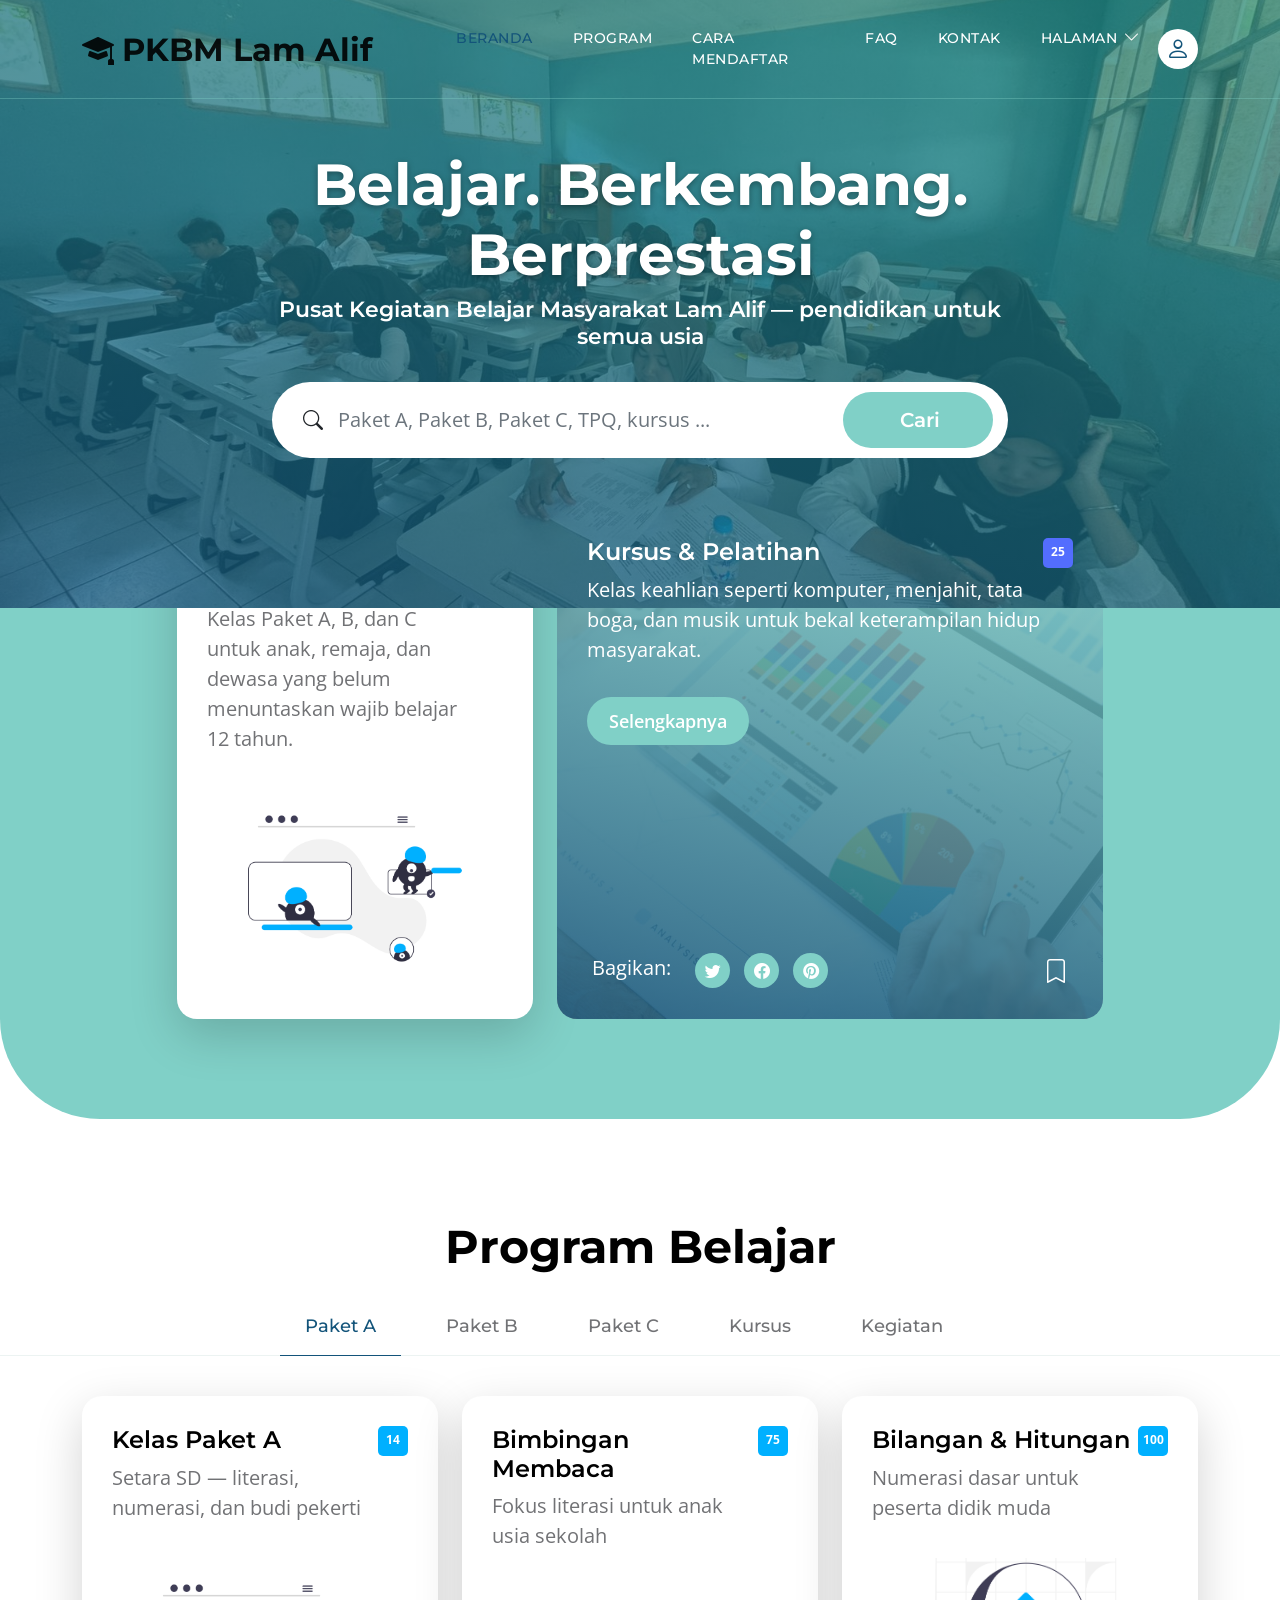
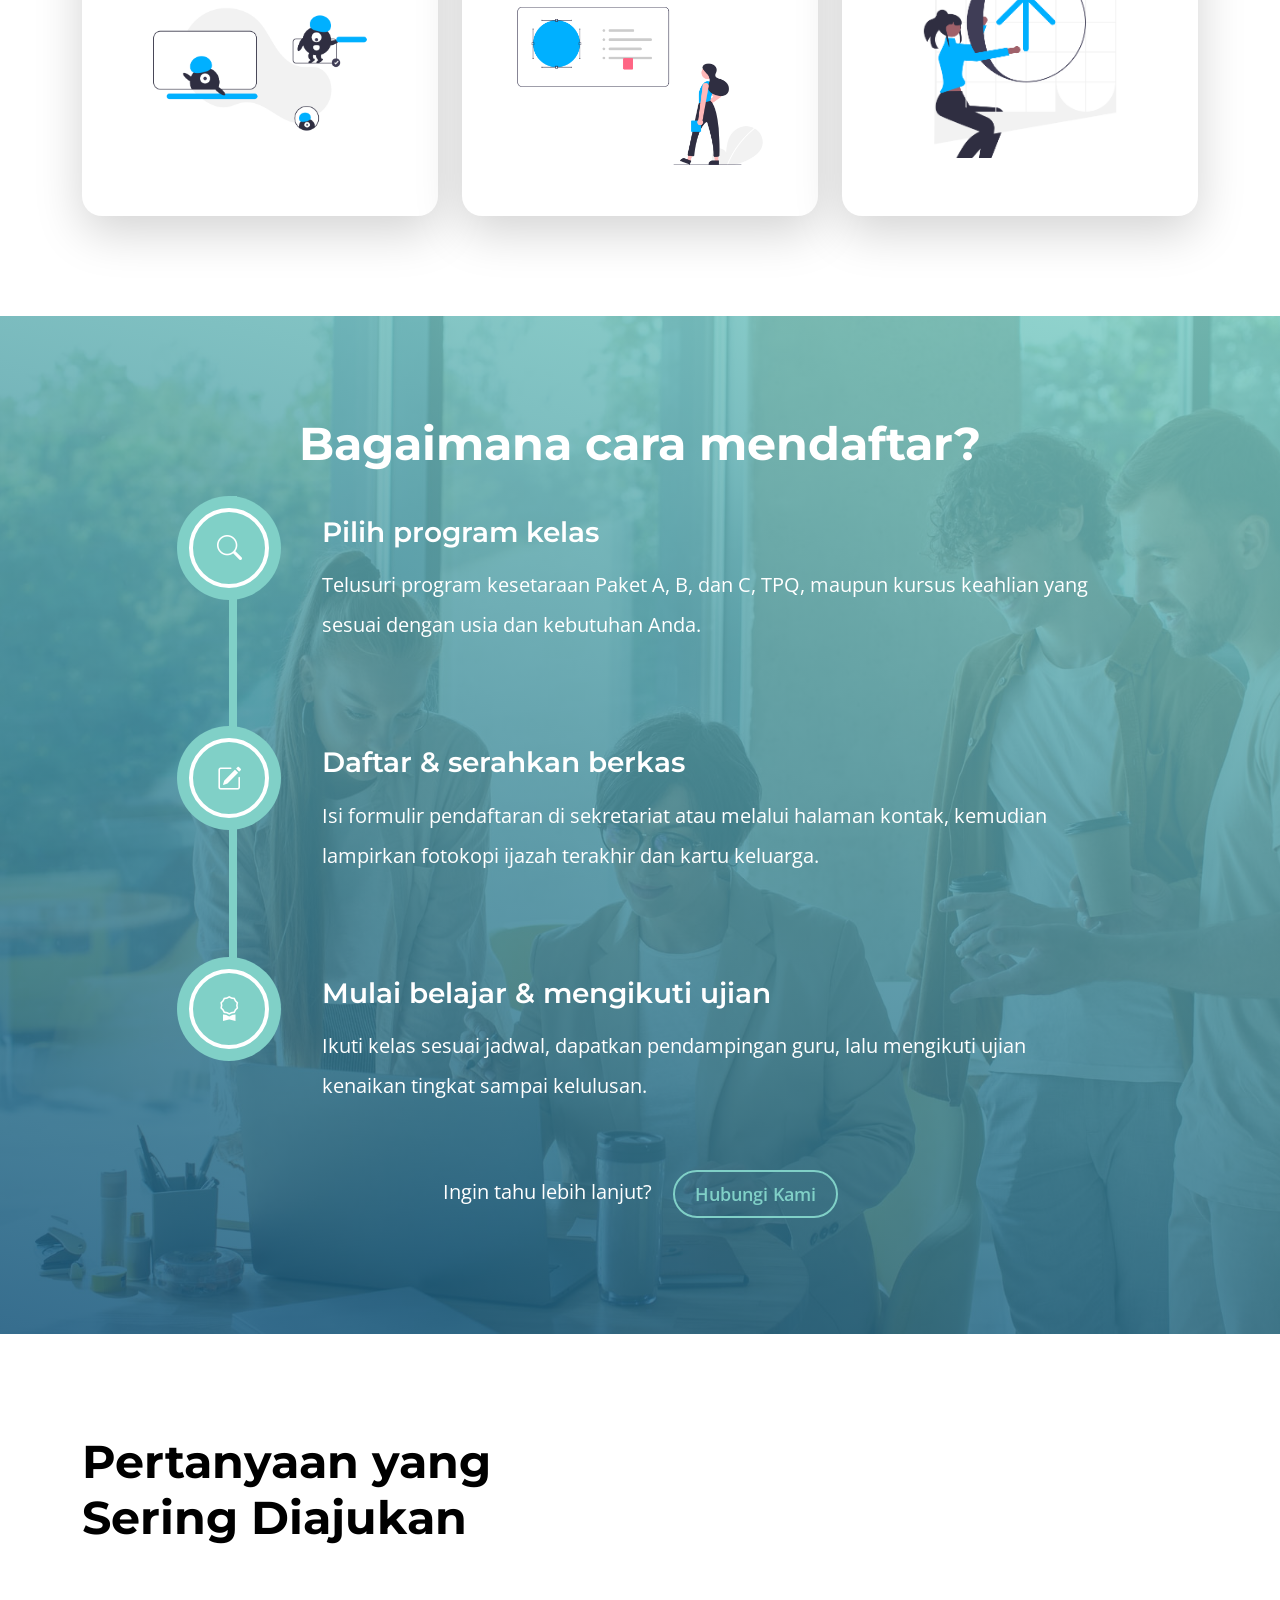
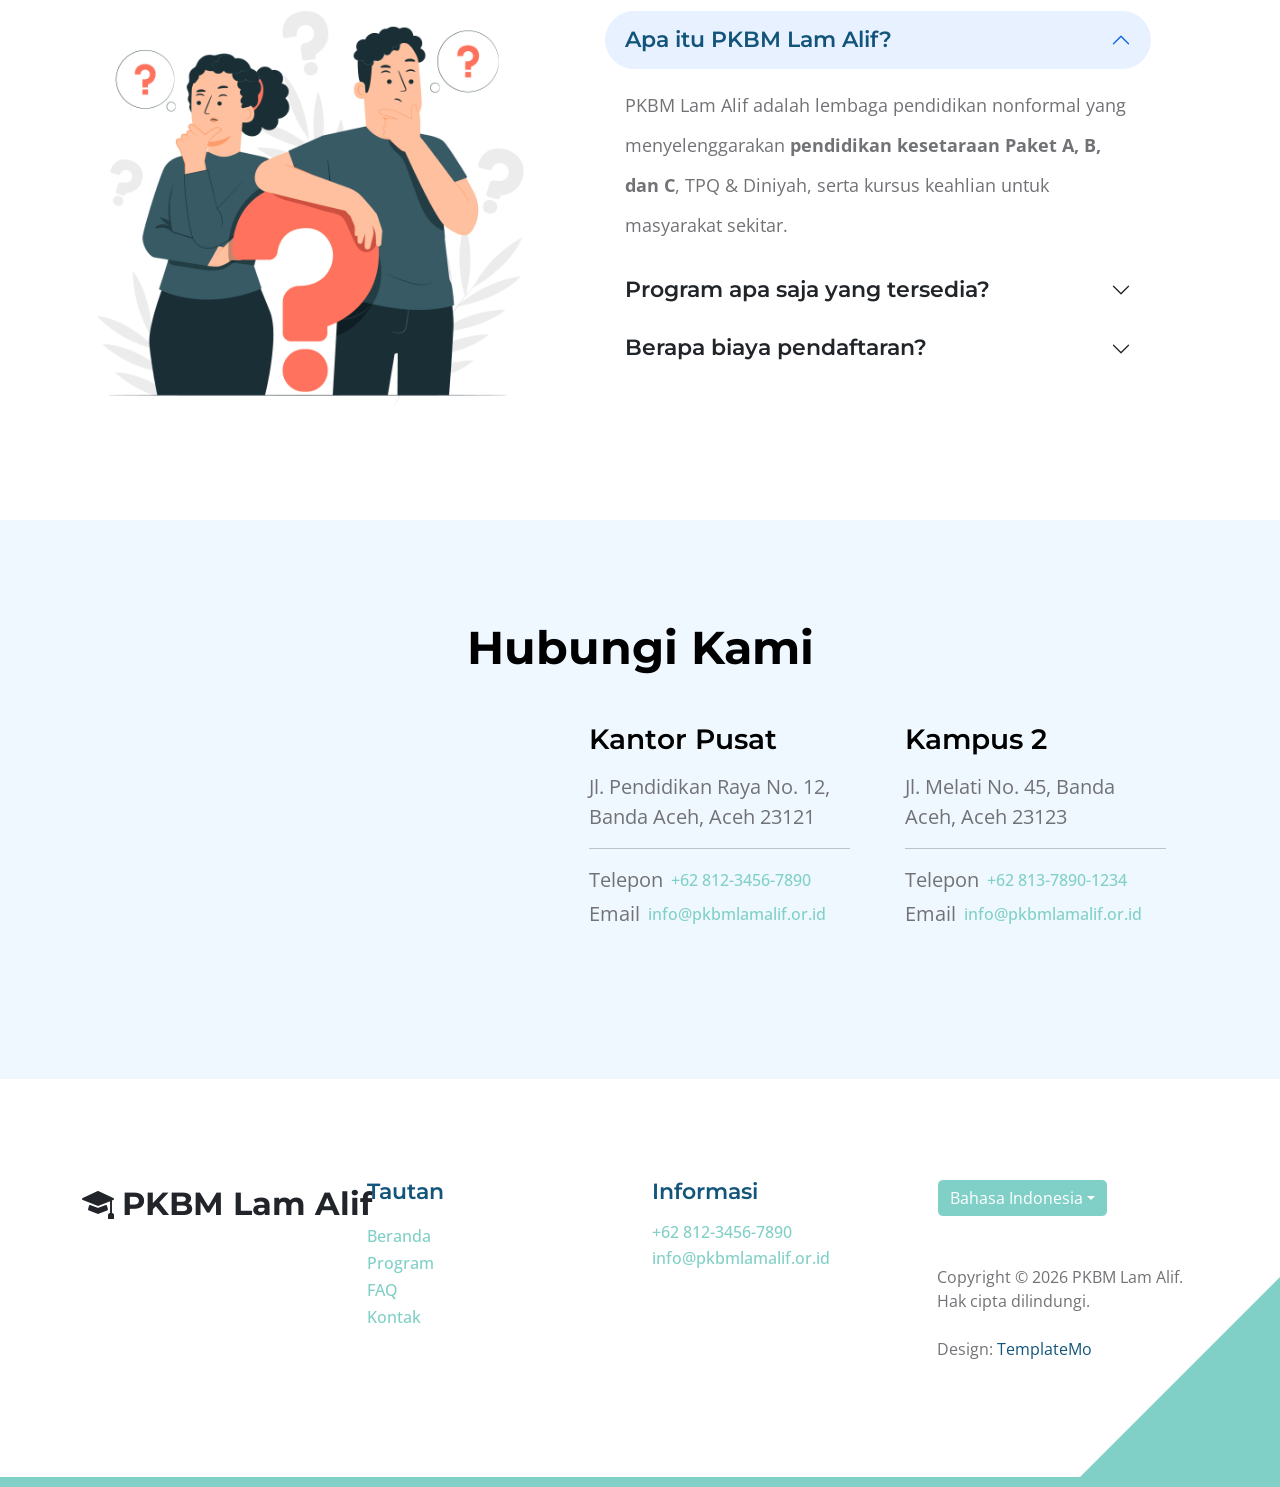
==== commit 4e5a087b: "Hero subtitle: white text for readability on photo" ====
--- a/index.html
+++ b/index.html
@@ -97,7 +97,7 @@
                         <div class="col-lg-8 col-12 mx-auto">
                             <h1 class="text-white text-center">Belajar. Berkembang. Berprestasi</h1>
 
-                            <h6 class="text-center">Pusat Kegiatan Belajar Masyarakat Lam Alif — pendidikan untuk semua usia</h6>
+                            <h6 class="text-white text-center">Pusat Kegiatan Belajar Masyarakat Lam Alif — pendidikan untuk semua usia</h6>
 
                             <form method="get" class="custom-form mt-4 pt-2 mb-lg-0 mb-5" role="search">
                                 <div class="input-group input-group-lg">
